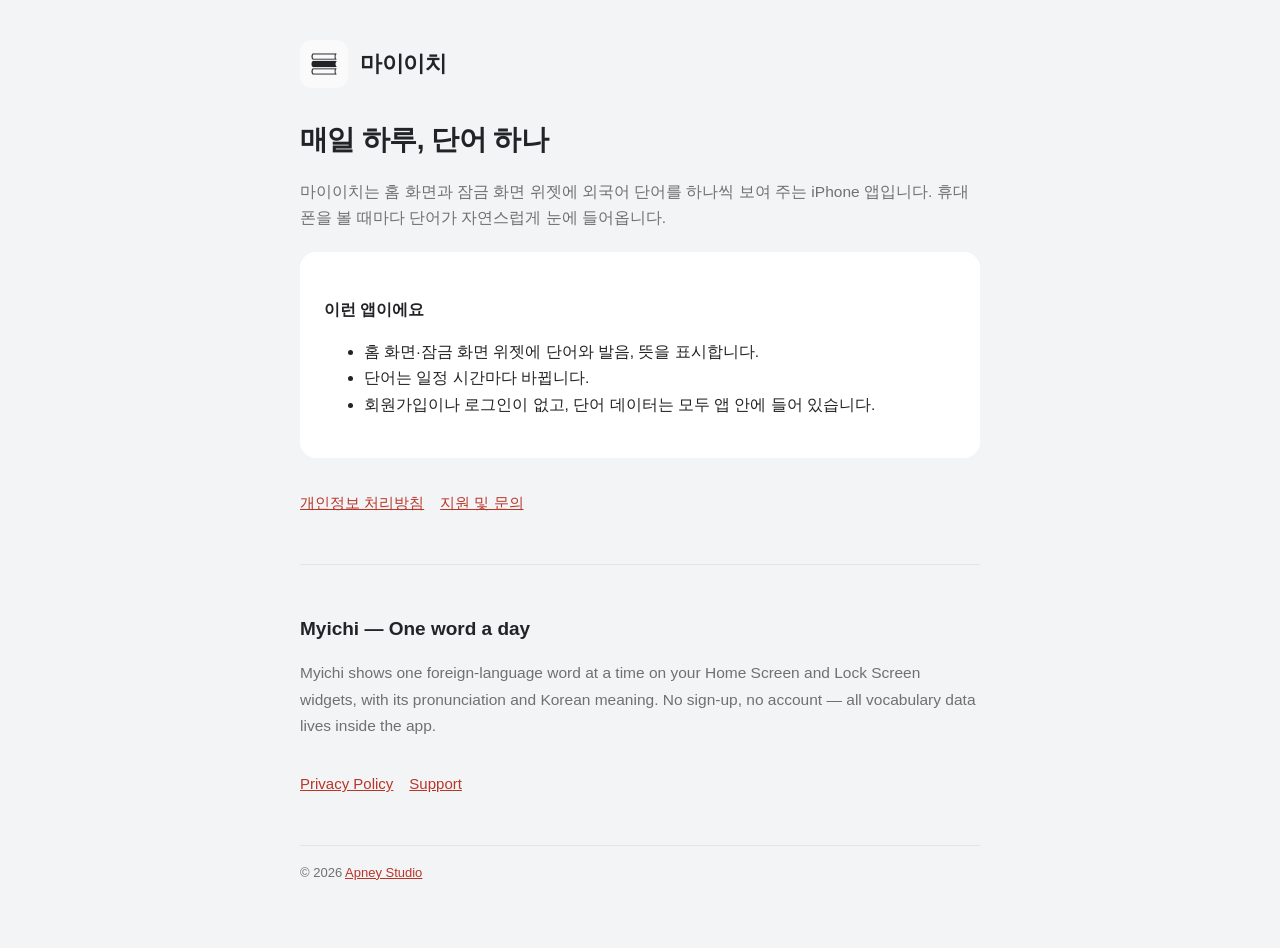
==== myichi/index.html @ 85b6347a "Add files via upload" ====
<!doctype html>
<html lang="ko">
<head>
<meta charset="utf-8">
<meta name="viewport" content="width=device-width,initial-scale=1">
<title>마이이치 — 매일 하루, 단어 하나</title>
<meta name="description" content="홈 화면과 잠금 화면 위젯으로 외국어 단어를 하나씩 익히는 iPhone 앱">
<link rel="icon" href="icon.png">
<link rel="stylesheet" href="../style.css">
</head>
<body><main>
<header><img src="icon.png" alt=""><a href="index.html">마이이치</a></header>
<h1>매일 하루, 단어 하나</h1>
<p class="sub">마이이치는 홈 화면과 잠금 화면 위젯에 외국어 단어를 하나씩 보여 주는 iPhone 앱입니다. 휴대폰을 볼 때마다 단어가 자연스럽게 눈에 들어옵니다.</p>
<div class="card">
<h3>이런 앱이에요</h3>
<ul>
<li>홈 화면·잠금 화면 위젯에 단어와 발음, 뜻을 표시합니다.</li>
<li>단어는 일정 시간마다 바뀝니다.</li>
<li>회원가입이나 로그인이 없고, 단어 데이터는 모두 앱 안에 들어 있습니다.</li>
</ul>
</div>
<nav><a href="privacy.html">개인정보 처리방침</a><a href="support.html">지원 및 문의</a></nav>
<hr>
<h2 lang="en">Myichi — One word a day</h2>
<p class="sub" lang="en">Myichi shows one foreign-language word at a time on your Home Screen and Lock Screen widgets, with its pronunciation and Korean meaning. No sign-up, no account — all vocabulary data lives inside the app.</p>
<nav lang="en"><a href="privacy.html#en">Privacy Policy</a><a href="support.html#en">Support</a></nav>
<footer>© 2026 <a href="../index.html">Apney Studio</a></footer>
</main></body>
</html>
---- style.css ----
:root{--bg:#F3F4F6;--card:#FFFFFF;--ink:#222326;--sub:#6F7072;--accent:#B83629;--line:#E3E4E7}
@media (prefers-color-scheme:dark){:root{--bg:#1F1F21;--card:#262629;--ink:#F2F2F2;--sub:#A3A4A7;--accent:#F0917D;--line:#36363A}}
*{box-sizing:border-box}
body{margin:0;background:var(--bg);color:var(--ink);font-family:-apple-system,BlinkMacSystemFont,"Apple SD Gothic Neo","Hiragino Sans","Noto Sans KR",sans-serif;line-height:1.7;-webkit-text-size-adjust:100%}
main{max-width:720px;margin:0 auto;padding:40px 20px 64px}
header{display:flex;align-items:center;gap:12px;margin-bottom:28px}
header img{width:48px;height:48px;border-radius:11px}
header a{color:inherit;text-decoration:none;font-weight:700;font-size:22px;letter-spacing:-.5px}
h1{font-size:28px;letter-spacing:-.6px;margin:0 0 8px}
h2{font-size:19px;margin:32px 0 8px}
h3{font-size:16px;margin:20px 0 4px}
p,li{font-size:15.5px}
.sub{color:var(--sub)}
.card{background:var(--card);border-radius:16px;padding:24px;margin:20px 0}
a{color:var(--accent)}
nav{display:flex;gap:16px;flex-wrap:wrap;margin-top:32px;font-size:15px}
footer{margin-top:48px;color:var(--sub);font-size:13px;border-top:1px solid var(--line);padding-top:16px}
hr{border:0;border-top:1px solid var(--line);margin:48px 0}
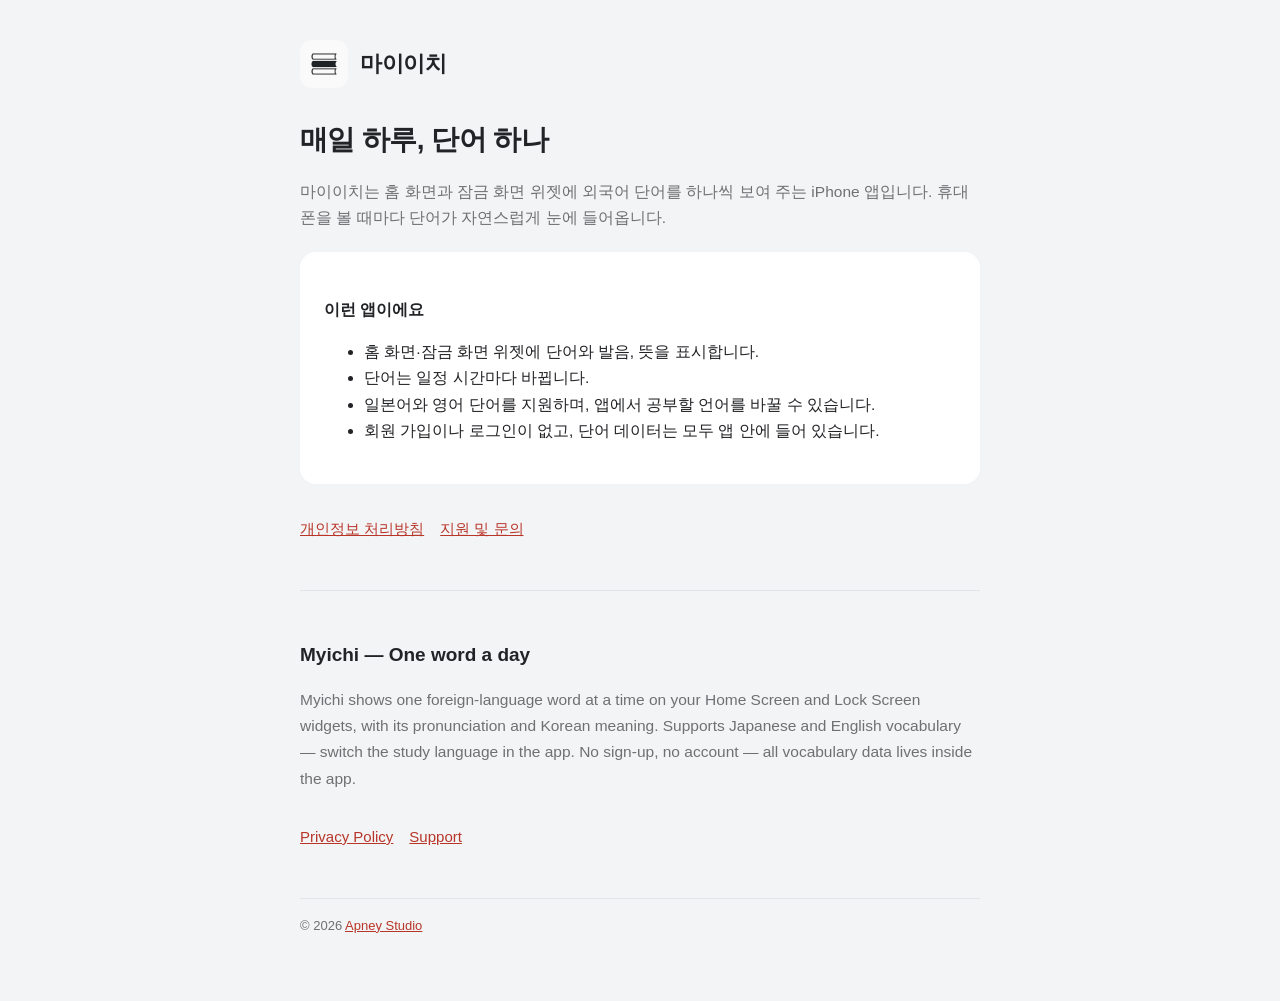
==== commit cc8d5934: "마이이치 1.1.0: 영어 지원 안내 추가" ====
--- a/myichi/index.html
+++ b/myichi/index.html
@@ -17,13 +17,14 @@
 <ul>
 <li>홈 화면·잠금 화면 위젯에 단어와 발음, 뜻을 표시합니다.</li>
 <li>단어는 일정 시간마다 바뀝니다.</li>
-<li>회원가입이나 로그인이 없고, 단어 데이터는 모두 앱 안에 들어 있습니다.</li>
+<li>일본어와 영어 단어를 지원하며, 앱에서 공부할 언어를 바꿀 수 있습니다.</li>
+<li>회원 가입이나 로그인이 없고, 단어 데이터는 모두 앱 안에 들어 있습니다.</li>
 </ul>
 </div>
 <nav><a href="privacy.html">개인정보 처리방침</a><a href="support.html">지원 및 문의</a></nav>
 <hr>
 <h2 lang="en">Myichi — One word a day</h2>
-<p class="sub" lang="en">Myichi shows one foreign-language word at a time on your Home Screen and Lock Screen widgets, with its pronunciation and Korean meaning. No sign-up, no account — all vocabulary data lives inside the app.</p>
+<p class="sub" lang="en">Myichi shows one foreign-language word at a time on your Home Screen and Lock Screen widgets, with its pronunciation and Korean meaning. Supports Japanese and English vocabulary — switch the study language in the app. No sign-up, no account — all vocabulary data lives inside the app.</p>
 <nav lang="en"><a href="privacy.html#en">Privacy Policy</a><a href="support.html#en">Support</a></nav>
 <footer>© 2026 <a href="../index.html">Apney Studio</a></footer>
 </main></body>
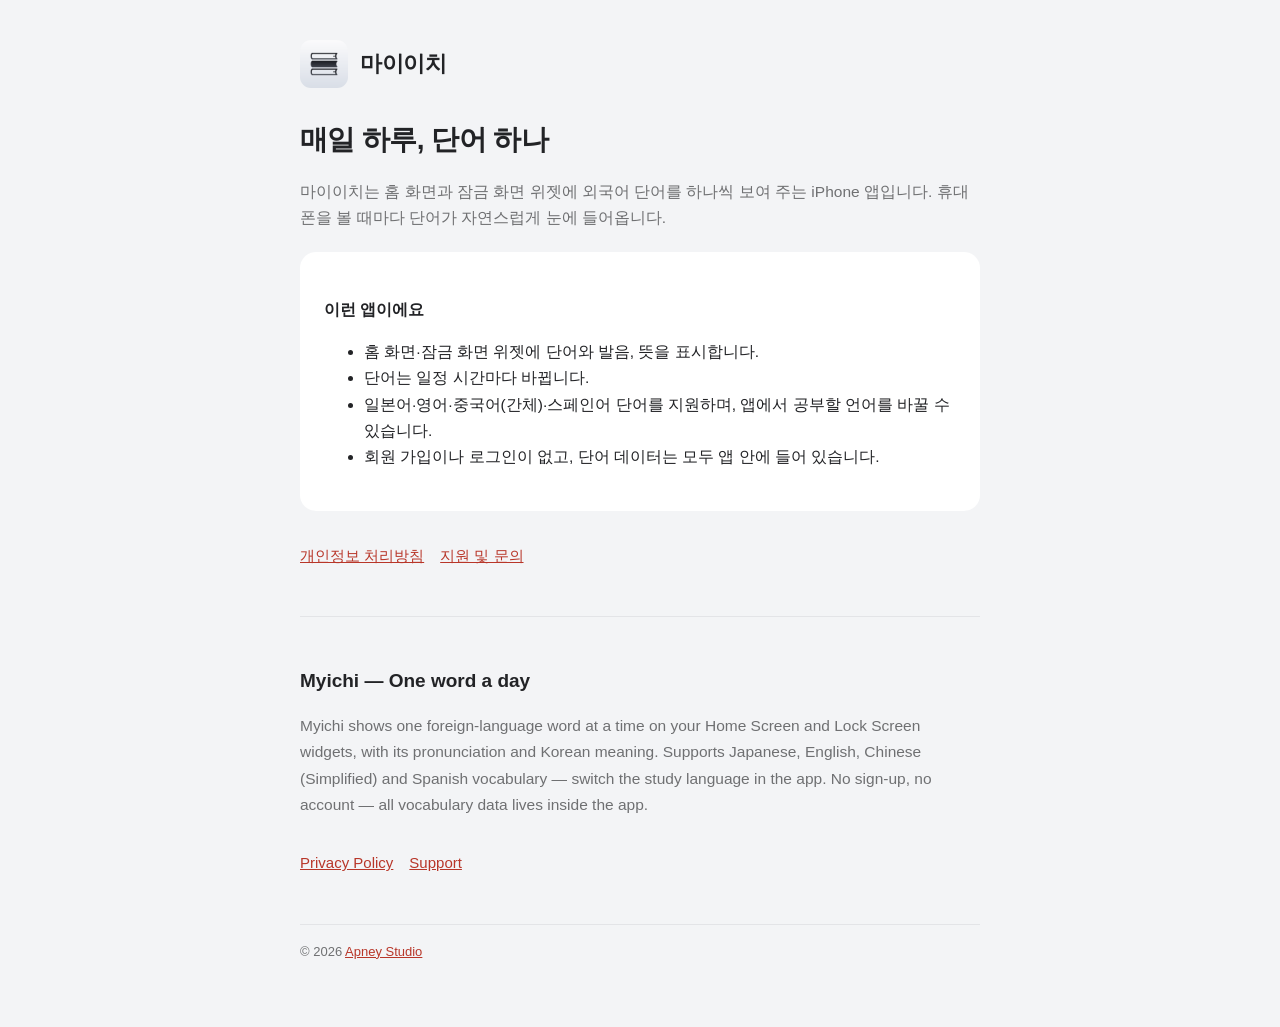
==== commit 9a515881: "마이이치 1.3.0: 지원 언어에 중국어(간체)·스페인어 추가, 아이콘 교체" ====
--- a/myichi/index.html
+++ b/myichi/index.html
@@ -17,14 +17,14 @@
 <ul>
 <li>홈 화면·잠금 화면 위젯에 단어와 발음, 뜻을 표시합니다.</li>
 <li>단어는 일정 시간마다 바뀝니다.</li>
-<li>일본어와 영어 단어를 지원하며, 앱에서 공부할 언어를 바꿀 수 있습니다.</li>
+<li>일본어·영어·중국어(간체)·스페인어 단어를 지원하며, 앱에서 공부할 언어를 바꿀 수 있습니다.</li>
 <li>회원 가입이나 로그인이 없고, 단어 데이터는 모두 앱 안에 들어 있습니다.</li>
 </ul>
 </div>
 <nav><a href="privacy.html">개인정보 처리방침</a><a href="support.html">지원 및 문의</a></nav>
 <hr>
 <h2 lang="en">Myichi — One word a day</h2>
-<p class="sub" lang="en">Myichi shows one foreign-language word at a time on your Home Screen and Lock Screen widgets, with its pronunciation and Korean meaning. Supports Japanese and English vocabulary — switch the study language in the app. No sign-up, no account — all vocabulary data lives inside the app.</p>
+<p class="sub" lang="en">Myichi shows one foreign-language word at a time on your Home Screen and Lock Screen widgets, with its pronunciation and Korean meaning. Supports Japanese, English, Chinese (Simplified) and Spanish vocabulary — switch the study language in the app. No sign-up, no account — all vocabulary data lives inside the app.</p>
 <nav lang="en"><a href="privacy.html#en">Privacy Policy</a><a href="support.html#en">Support</a></nav>
 <footer>© 2026 <a href="../index.html">Apney Studio</a></footer>
 </main></body>
